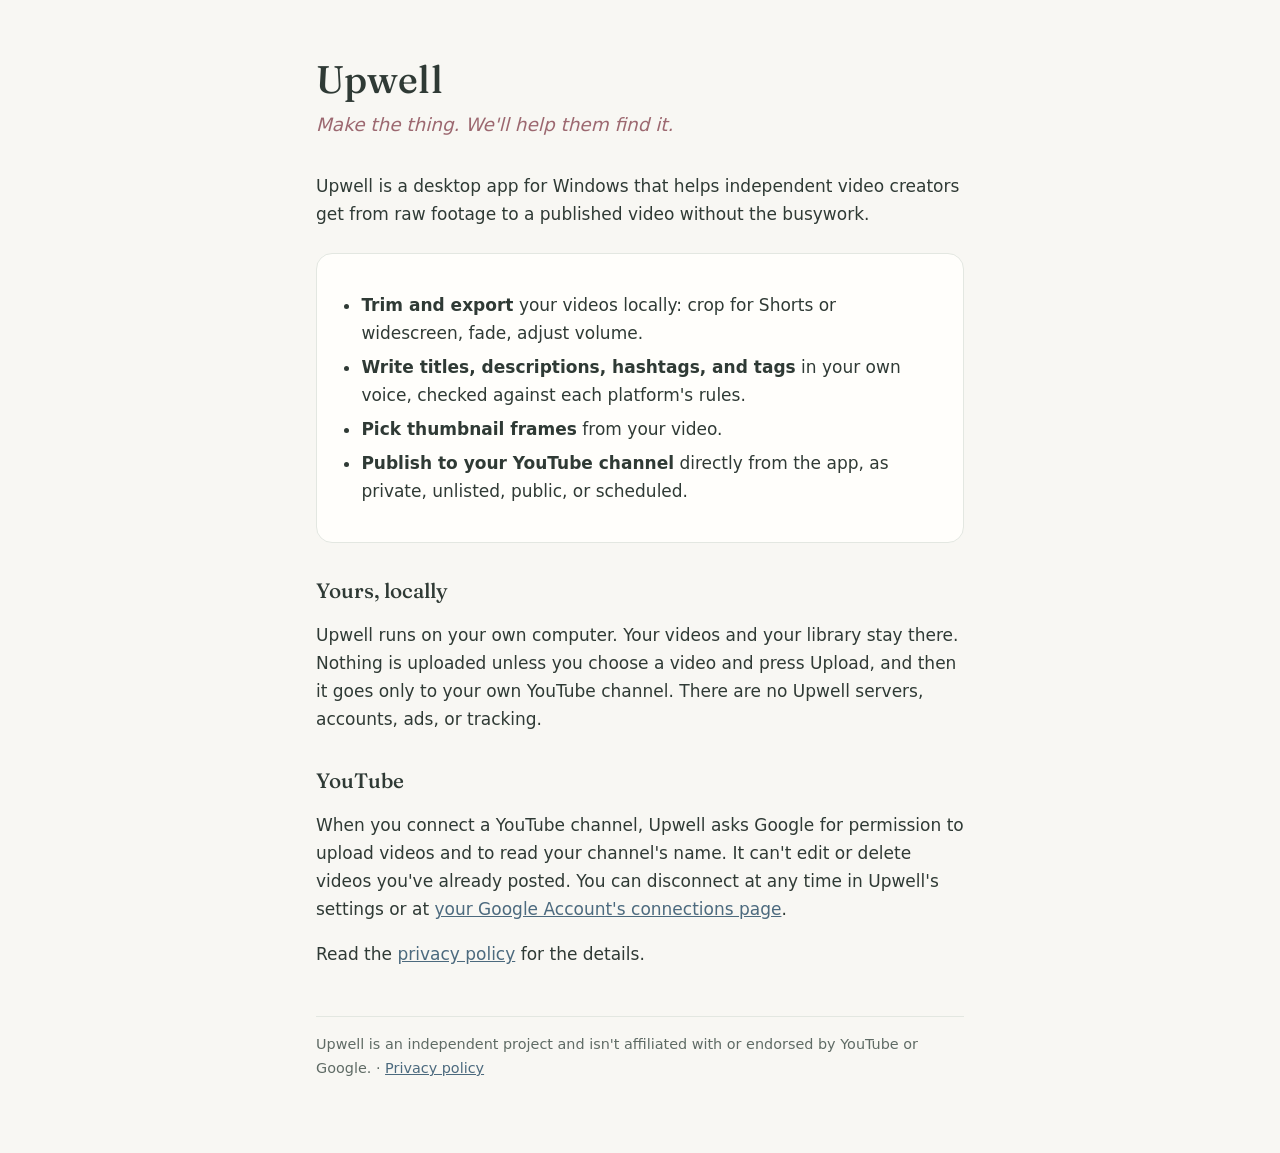
==== index.html @ b602641a "Upwell home page and privacy policy" ====
<!doctype html>
<html lang="en">
<head>
  <meta charset="utf-8">
  <meta name="viewport" content="width=device-width, initial-scale=1">
  <title>Upwell</title>
  <meta name="description" content="Upwell is a calm, local-first desktop app that helps independent creators trim videos, write titles and descriptions, and publish to YouTube.">
  <link rel="preconnect" href="https://fonts.googleapis.com">
  <link href="https://fonts.googleapis.com/css2?family=Fraunces:opsz,wght@9..144,500&display=swap" rel="stylesheet">
  <link rel="stylesheet" href="style.css">
</head>
<body>
<main>
  <h1>Upwell</h1>
  <p class="tagline">Make the thing. We'll help them find it.</p>

  <p>Upwell is a desktop app for Windows that helps independent video creators get from raw footage
  to a published video without the busywork.</p>

  <div class="card">
    <ul>
      <li><strong>Trim and export</strong> your videos locally: crop for Shorts or widescreen, fade, adjust volume.</li>
      <li><strong>Write titles, descriptions, hashtags, and tags</strong> in your own voice, checked against each platform's rules.</li>
      <li><strong>Pick thumbnail frames</strong> from your video.</li>
      <li><strong>Publish to your YouTube channel</strong> directly from the app, as private, unlisted, public, or scheduled.</li>
    </ul>
  </div>

  <h2>Yours, locally</h2>
  <p>Upwell runs on your own computer. Your videos and your library stay there. Nothing is uploaded
  unless you choose a video and press Upload, and then it goes only to your own YouTube channel.
  There are no Upwell servers, accounts, ads, or tracking.</p>

  <h2>YouTube</h2>
  <p>When you connect a YouTube channel, Upwell asks Google for permission to upload videos and to read
  your channel's name. It can't edit or delete videos you've already posted. You can disconnect at any
  time in Upwell's settings or at <a href="https://myaccount.google.com/connections">your Google Account's connections page</a>.</p>

  <p>Read the <a href="privacy.html">privacy policy</a> for the details.</p>

  <footer>
    Upwell is an independent project and isn't affiliated with or endorsed by YouTube or Google.
    · <a href="privacy.html">Privacy policy</a>
  </footer>
</main>
</body>
</html>
---- style.css ----
:root {
  --bg: #f8f7f3;
  --card: #fffefb;
  --ink: #2f3a35;
  --muted: #5f6b65;
  --line: #e3e7e1;
  --rose: #9c6870;
  --sky: #4c6a7e;
}
@media (prefers-color-scheme: dark) {
  :root {
    --bg: #222a26;
    --card: #2c3631;
    --ink: #e8eee9;
    --muted: #b4c1b9;
    --line: #3b4741;
    --rose: #deb0b5;
    --sky: #bcd8e6;
  }
}
* { box-sizing: border-box; }
body {
  margin: 0;
  background: var(--bg);
  color: var(--ink);
  font: 17px/1.65 system-ui, -apple-system, "Segoe UI", sans-serif;
}
main { max-width: 680px; margin: 0 auto; padding: 56px 16px 72px; }
h1, h2 { font-family: "Fraunces", Georgia, serif; font-weight: 500; line-height: 1.2; }
h1 { font-size: 2.4rem; margin: 0 0 8px; }
h2 { font-size: 1.3rem; margin: 36px 0 8px; }
.tagline { color: var(--rose); font-style: italic; font-size: 1.15rem; margin: 0 0 32px; }
.card { background: var(--card); border: 1px solid var(--line); border-radius: 16px; padding: 20px 24px; margin: 24px 0; }
a { color: var(--sky); }
ul { padding-left: 1.2em; }
li { margin: 6px 0; }
.muted { color: var(--muted); font-size: 0.95rem; }
footer { margin-top: 48px; padding-top: 16px; border-top: 1px solid var(--line); color: var(--muted); font-size: 0.9rem; }
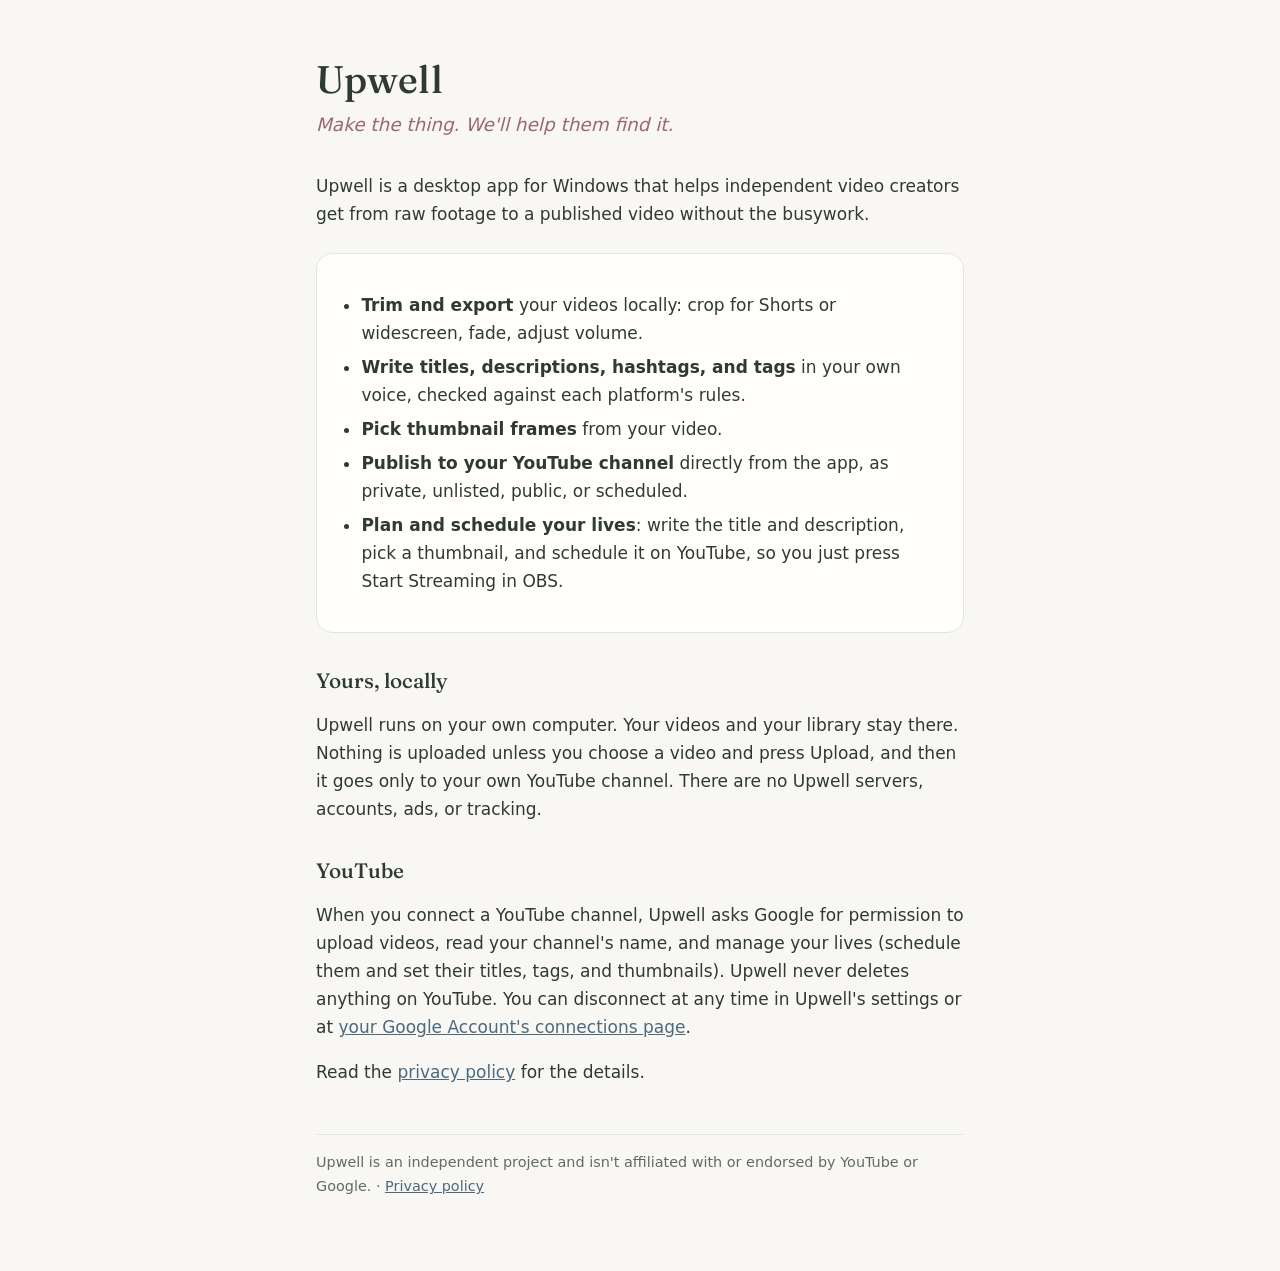
==== commit a4313c07: "Privacy policy and home page: scheduling lives (youtube.force-ssl) Co-Authored-By: Claude Opus 5.5 <" ====
--- a/index.html
+++ b/index.html
@@ -23,6 +23,7 @@
       <li><strong>Write titles, descriptions, hashtags, and tags</strong> in your own voice, checked against each platform's rules.</li>
       <li><strong>Pick thumbnail frames</strong> from your video.</li>
       <li><strong>Publish to your YouTube channel</strong> directly from the app, as private, unlisted, public, or scheduled.</li>
+      <li><strong>Plan and schedule your lives</strong>: write the title and description, pick a thumbnail, and schedule it on YouTube, so you just press Start Streaming in OBS.</li>
     </ul>
   </div>
 
@@ -32,8 +33,9 @@
   There are no Upwell servers, accounts, ads, or tracking.</p>
 
   <h2>YouTube</h2>
-  <p>When you connect a YouTube channel, Upwell asks Google for permission to upload videos and to read
-  your channel's name. It can't edit or delete videos you've already posted. You can disconnect at any
+  <p>When you connect a YouTube channel, Upwell asks Google for permission to upload videos, read your
+  channel's name, and manage your lives (schedule them and set their titles, tags, and thumbnails).
+  Upwell never deletes anything on YouTube. You can disconnect at any
   time in Upwell's settings or at <a href="https://myaccount.google.com/connections">your Google Account's connections page</a>.</p>
 
   <p>Read the <a href="privacy.html">privacy policy</a> for the details.</p>
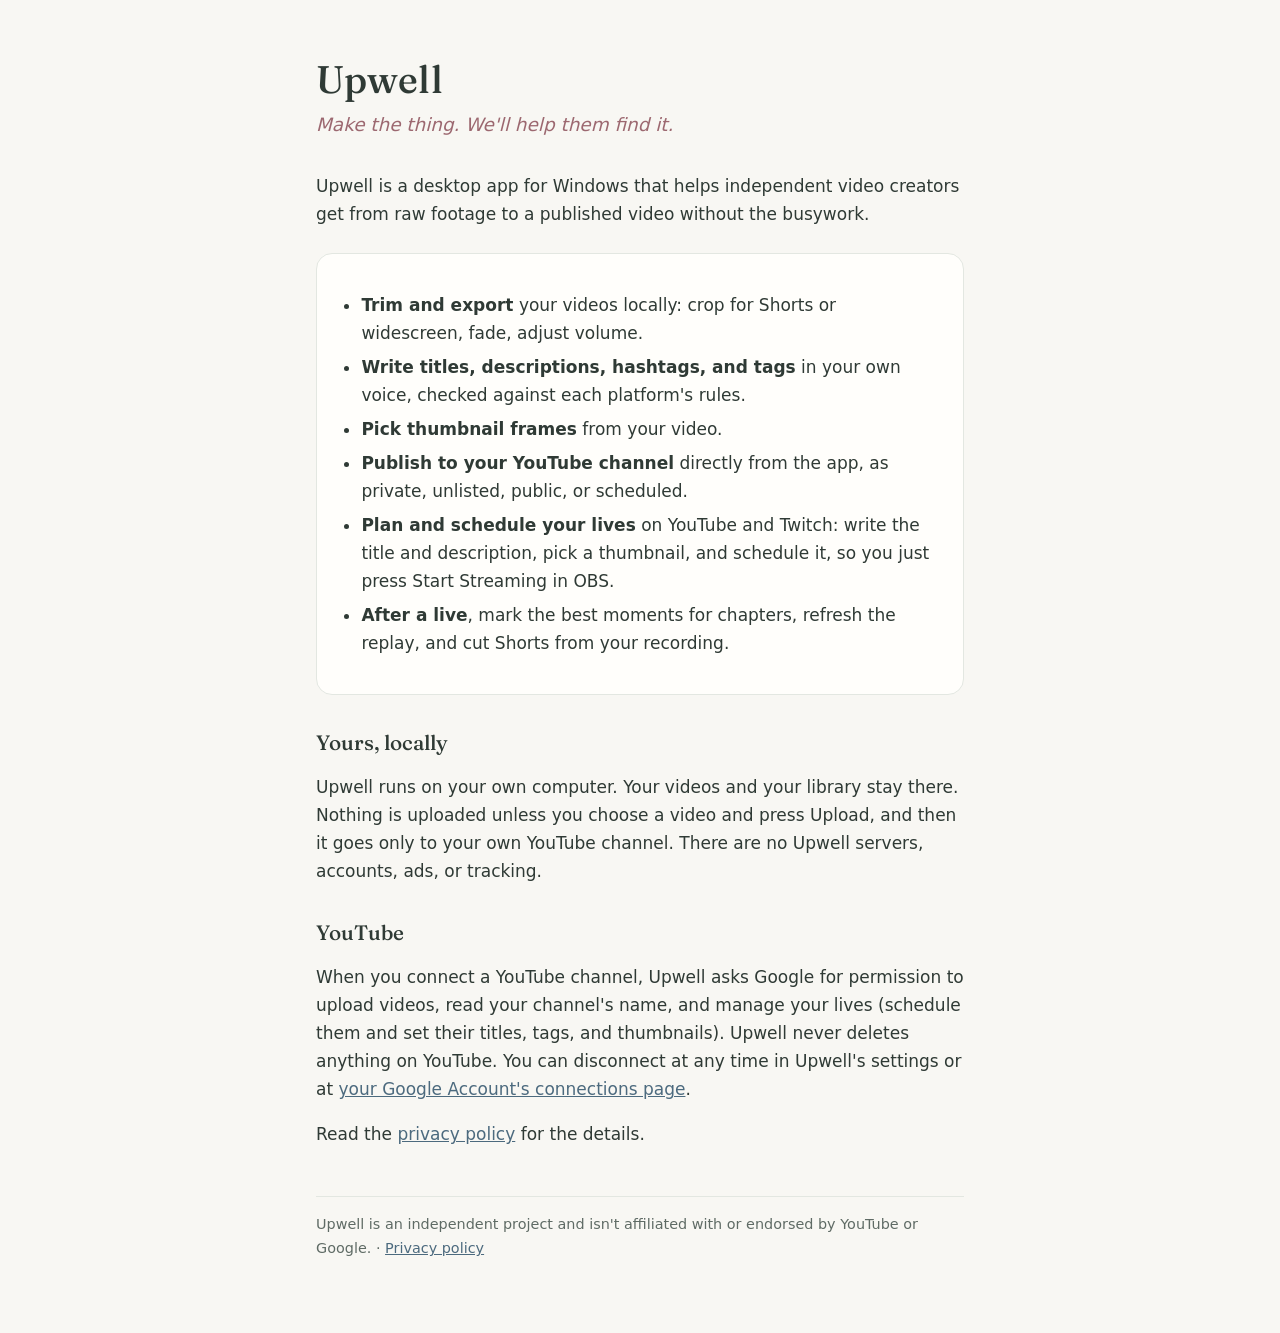
==== commit bf11760b: "Privacy policy and home page: replays and Twitch Co-Authored-By: Claude Opus 5.5 <noreply@anthropic." ====
--- a/index.html
+++ b/index.html
@@ -23,7 +23,8 @@
       <li><strong>Write titles, descriptions, hashtags, and tags</strong> in your own voice, checked against each platform's rules.</li>
       <li><strong>Pick thumbnail frames</strong> from your video.</li>
       <li><strong>Publish to your YouTube channel</strong> directly from the app, as private, unlisted, public, or scheduled.</li>
-      <li><strong>Plan and schedule your lives</strong>: write the title and description, pick a thumbnail, and schedule it on YouTube, so you just press Start Streaming in OBS.</li>
+      <li><strong>Plan and schedule your lives</strong> on YouTube and Twitch: write the title and description, pick a thumbnail, and schedule it, so you just press Start Streaming in OBS.</li>
+      <li><strong>After a live</strong>, mark the best moments for chapters, refresh the replay, and cut Shorts from your recording.</li>
     </ul>
   </div>
 
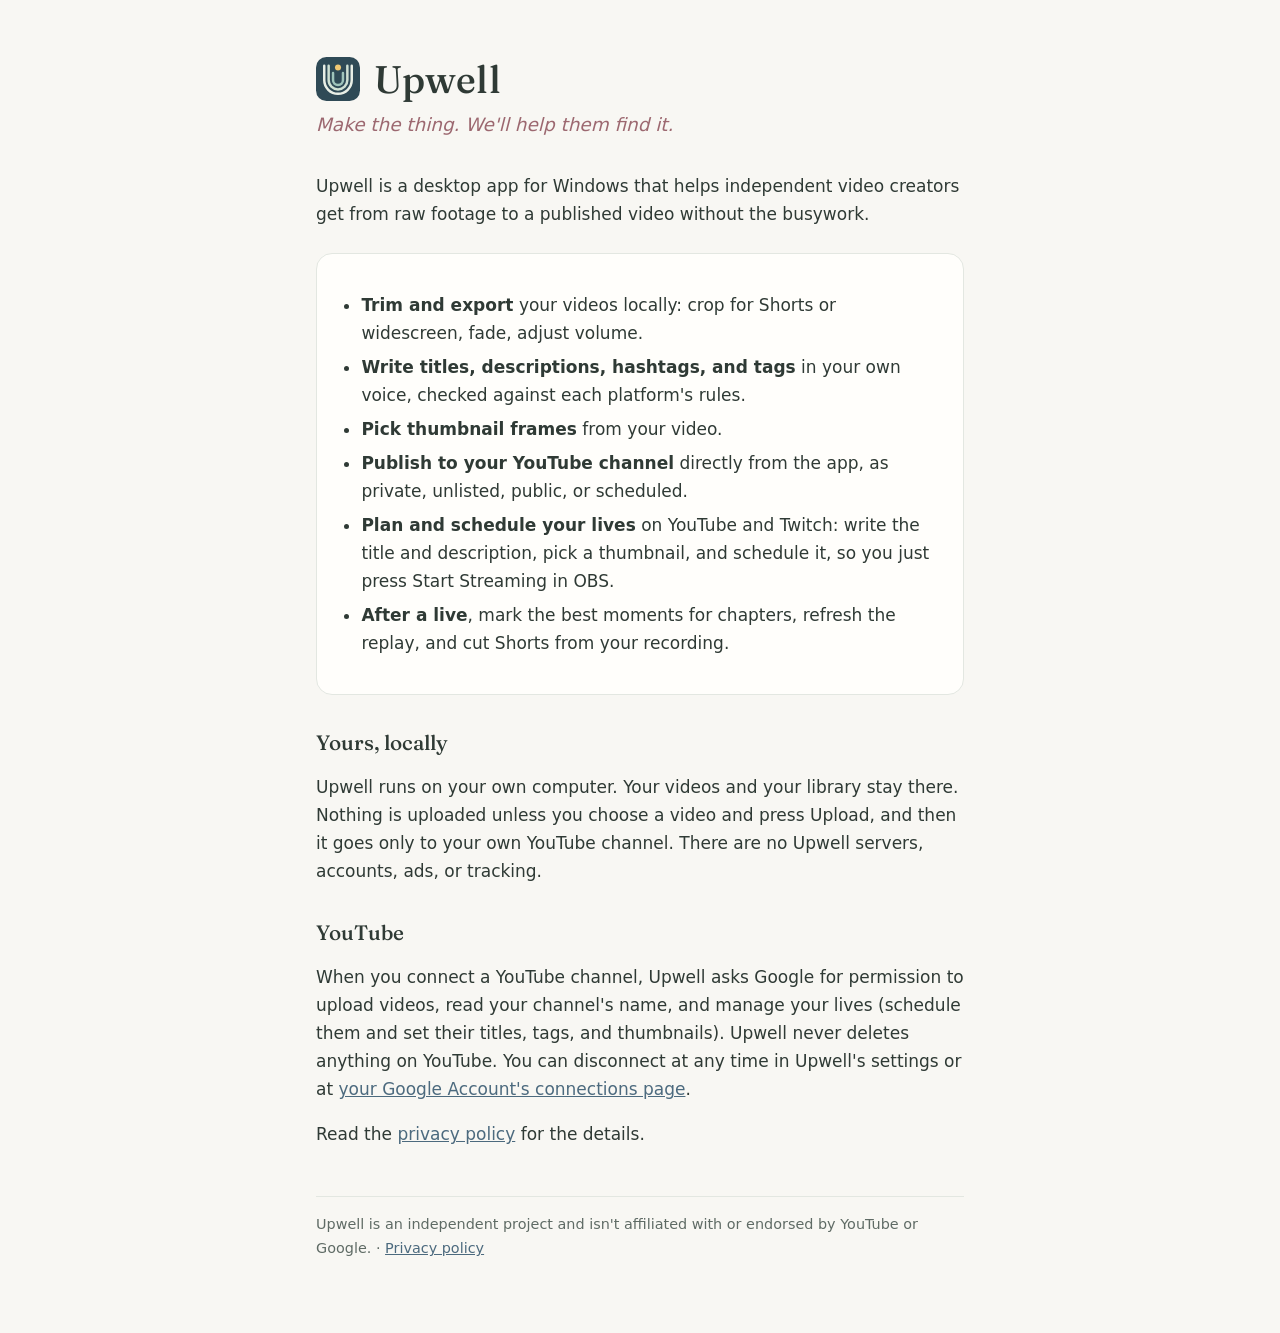
==== commit 859cc664: "Add the Upwell icon to the site header and as the favicon" ====
--- a/index.html
+++ b/index.html
@@ -7,11 +7,12 @@
   <meta name="description" content="Upwell is a calm, local-first desktop app that helps independent creators trim videos, write titles and descriptions, and publish to YouTube.">
   <link rel="preconnect" href="https://fonts.googleapis.com">
   <link href="https://fonts.googleapis.com/css2?family=Fraunces:opsz,wght@9..144,500&display=swap" rel="stylesheet">
+  <link rel="icon" type="image/svg+xml" href="upwell.svg">
   <link rel="stylesheet" href="style.css">
 </head>
 <body>
 <main>
-  <h1>Upwell</h1>
+  <h1 class="brand"><img src="upwell.svg" alt="" width="44" height="44"> Upwell</h1>
   <p class="tagline">Make the thing. We'll help them find it.</p>
 
   <p>Upwell is a desktop app for Windows that helps independent video creators get from raw footage
--- a/style.css
+++ b/style.css
@@ -36,3 +36,4 @@
 li { margin: 6px 0; }
 .muted { color: var(--muted); font-size: 0.95rem; }
 footer { margin-top: 48px; padding-top: 16px; border-top: 1px solid var(--line); color: var(--muted); font-size: 0.9rem; }
+h1.brand { display: flex; align-items: center; gap: 14px; }
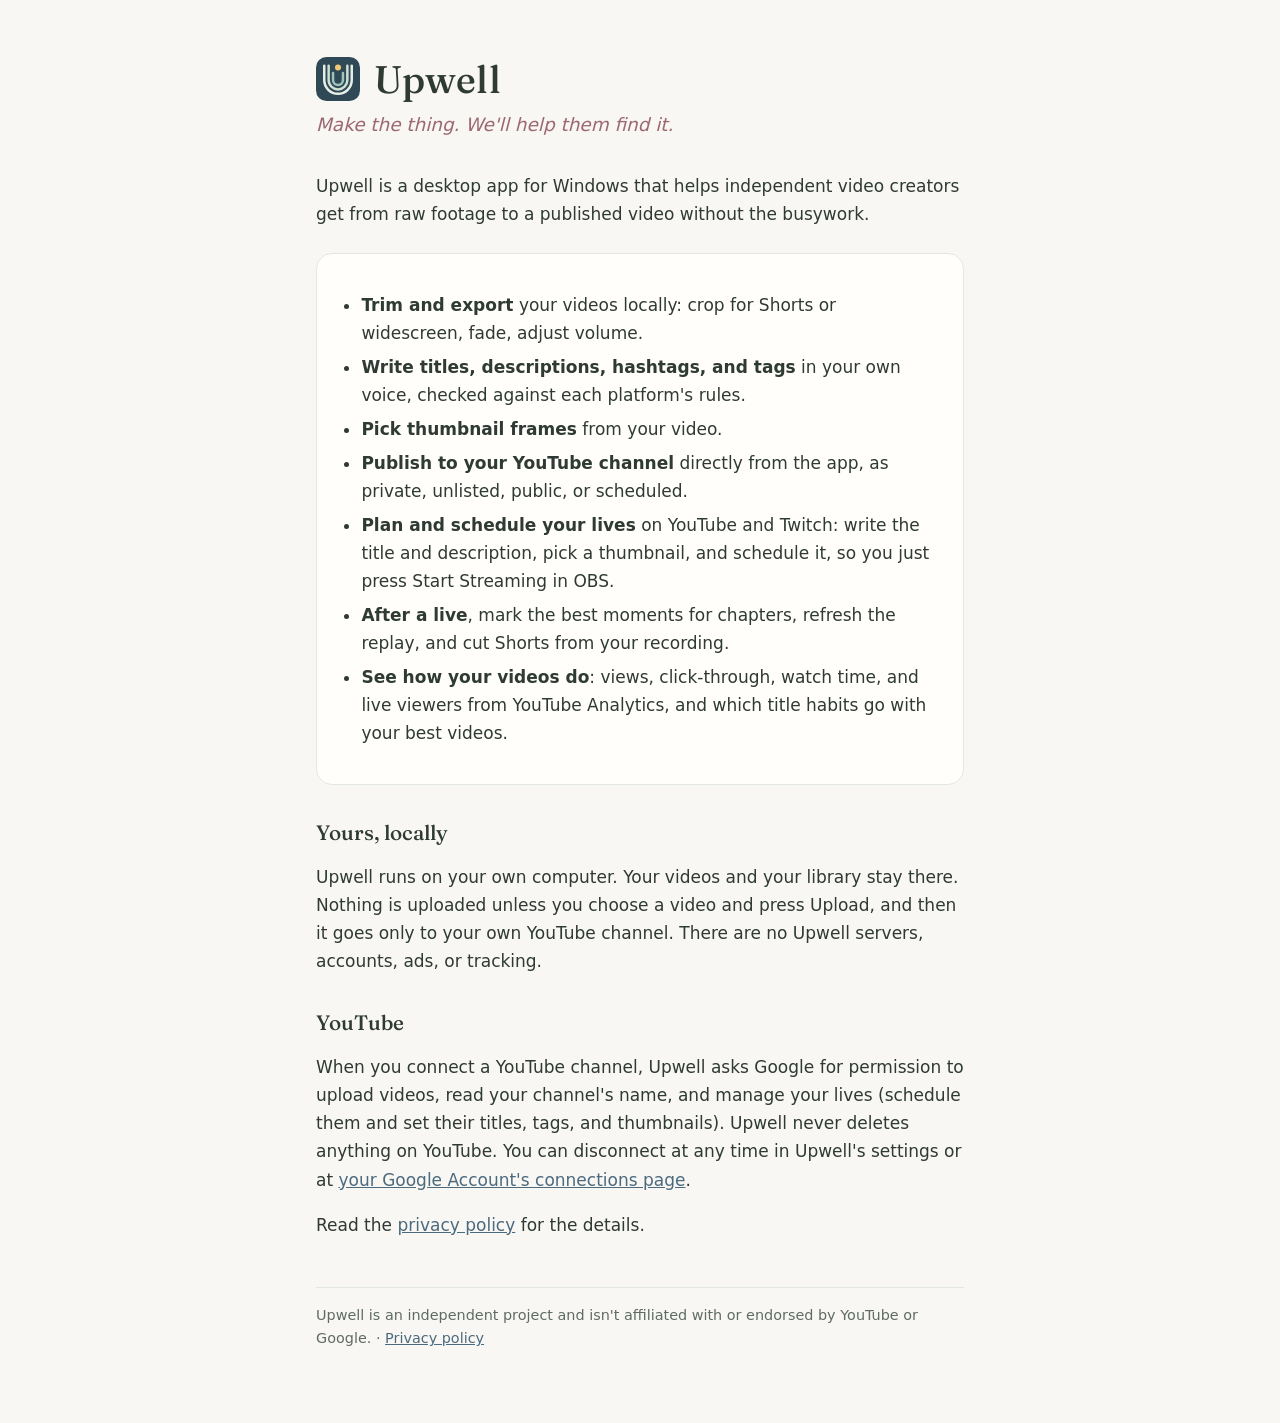
==== commit f5bf3021: "Privacy policy: YouTube Analytics (read-only) for channel insights" ====
--- a/index.html
+++ b/index.html
@@ -26,6 +26,7 @@
       <li><strong>Publish to your YouTube channel</strong> directly from the app, as private, unlisted, public, or scheduled.</li>
       <li><strong>Plan and schedule your lives</strong> on YouTube and Twitch: write the title and description, pick a thumbnail, and schedule it, so you just press Start Streaming in OBS.</li>
       <li><strong>After a live</strong>, mark the best moments for chapters, refresh the replay, and cut Shorts from your recording.</li>
+      <li><strong>See how your videos do</strong>: views, click-through, watch time, and live viewers from YouTube Analytics, and which title habits go with your best videos.</li>
     </ul>
   </div>
 
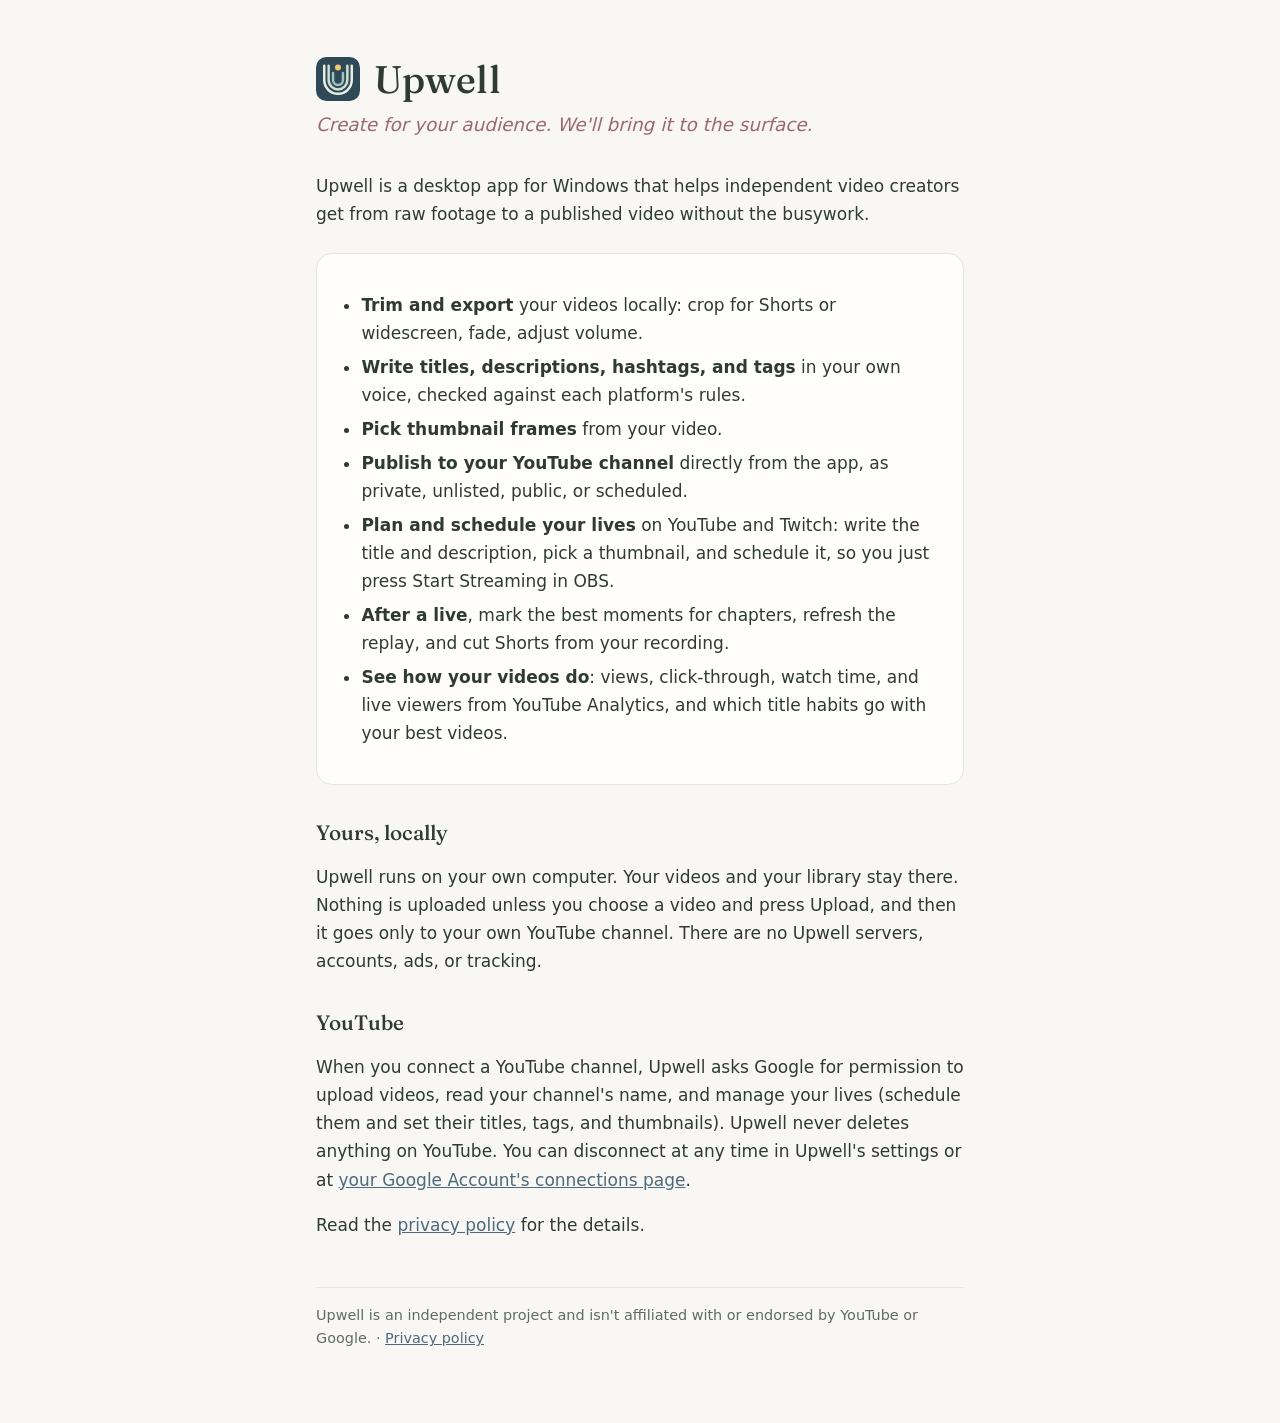
==== commit 8681b1b5: "New slogan" ====
--- a/index.html
+++ b/index.html
@@ -13,7 +13,7 @@
 <body>
 <main>
   <h1 class="brand"><img src="upwell.svg" alt="" width="44" height="44"> Upwell</h1>
-  <p class="tagline">Make the thing. We'll help them find it.</p>
+  <p class="tagline">Create for your audience. We'll bring it to the surface.</p>
 
   <p>Upwell is a desktop app for Windows that helps independent video creators get from raw footage
   to a published video without the busywork.</p>
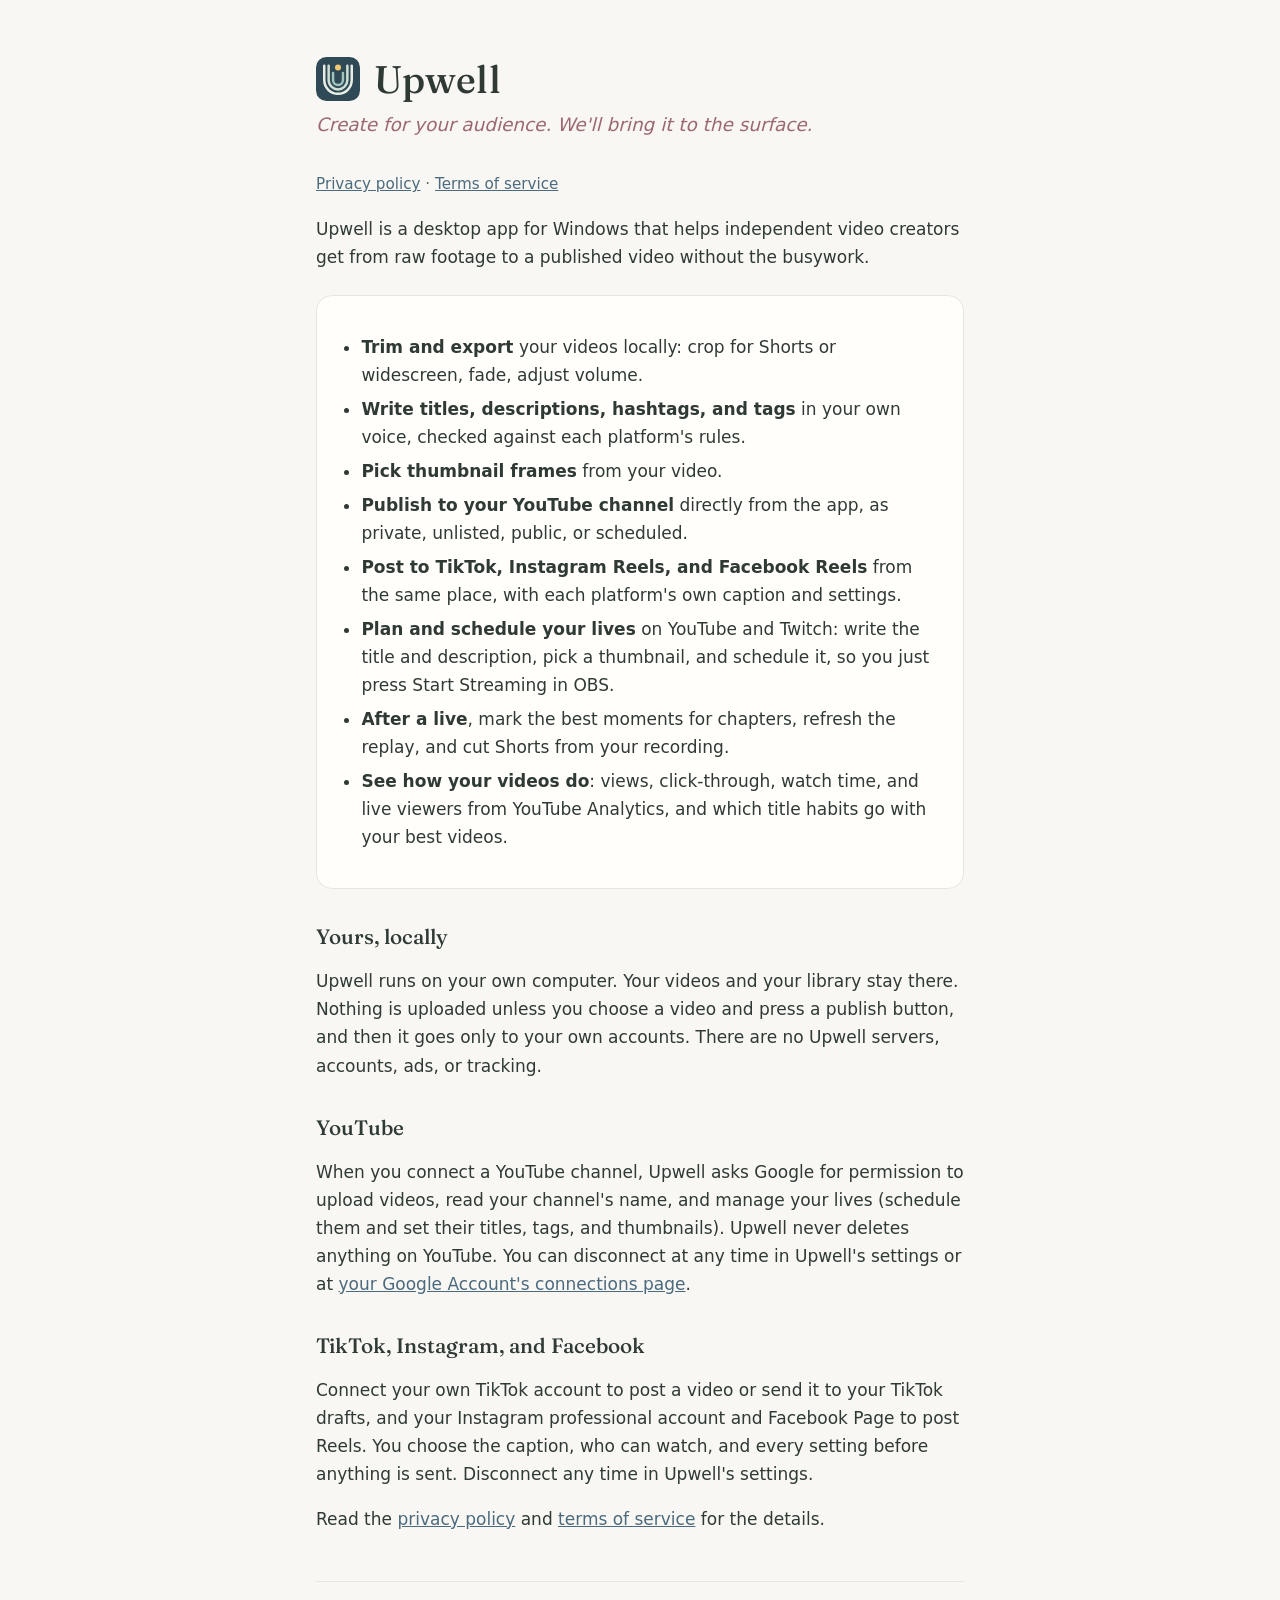
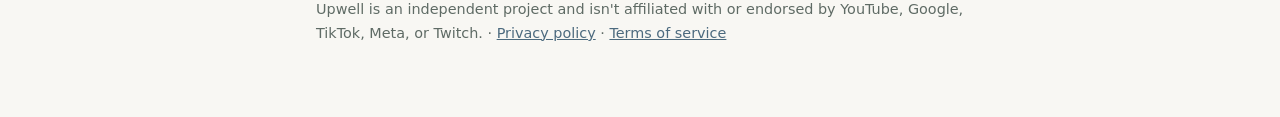
==== commit 3eb446a9: "Terms of service; privacy policy and home page cover TikTok, Instagram and Facebook" ====
--- a/index.html
+++ b/index.html
@@ -4,7 +4,7 @@
   <meta charset="utf-8">
   <meta name="viewport" content="width=device-width, initial-scale=1">
   <title>Upwell</title>
-  <meta name="description" content="Upwell is a calm, local-first desktop app that helps independent creators trim videos, write titles and descriptions, and publish to YouTube.">
+  <meta name="description" content="Upwell is a calm, local-first desktop app that helps independent creators trim videos, write titles and descriptions, and publish to YouTube, TikTok, Instagram, and Facebook.">
   <link rel="preconnect" href="https://fonts.googleapis.com">
   <link href="https://fonts.googleapis.com/css2?family=Fraunces:opsz,wght@9..144,500&display=swap" rel="stylesheet">
   <link rel="icon" type="image/svg+xml" href="upwell.svg">
@@ -14,6 +14,7 @@
 <main>
   <h1 class="brand"><img src="upwell.svg" alt="" width="44" height="44"> Upwell</h1>
   <p class="tagline">Create for your audience. We'll bring it to the surface.</p>
+  <p class="muted"><a href="privacy.html">Privacy policy</a> · <a href="terms.html">Terms of service</a></p>
 
   <p>Upwell is a desktop app for Windows that helps independent video creators get from raw footage
   to a published video without the busywork.</p>
@@ -24,6 +25,7 @@
       <li><strong>Write titles, descriptions, hashtags, and tags</strong> in your own voice, checked against each platform's rules.</li>
       <li><strong>Pick thumbnail frames</strong> from your video.</li>
       <li><strong>Publish to your YouTube channel</strong> directly from the app, as private, unlisted, public, or scheduled.</li>
+      <li><strong>Post to TikTok, Instagram Reels, and Facebook Reels</strong> from the same place, with each platform's own caption and settings.</li>
       <li><strong>Plan and schedule your lives</strong> on YouTube and Twitch: write the title and description, pick a thumbnail, and schedule it, so you just press Start Streaming in OBS.</li>
       <li><strong>After a live</strong>, mark the best moments for chapters, refresh the replay, and cut Shorts from your recording.</li>
       <li><strong>See how your videos do</strong>: views, click-through, watch time, and live viewers from YouTube Analytics, and which title habits go with your best videos.</li>
@@ -32,7 +34,7 @@
 
   <h2>Yours, locally</h2>
   <p>Upwell runs on your own computer. Your videos and your library stay there. Nothing is uploaded
-  unless you choose a video and press Upload, and then it goes only to your own YouTube channel.
+  unless you choose a video and press a publish button, and then it goes only to your own accounts.
   There are no Upwell servers, accounts, ads, or tracking.</p>
 
   <h2>YouTube</h2>
@@ -41,11 +43,16 @@
   Upwell never deletes anything on YouTube. You can disconnect at any
   time in Upwell's settings or at <a href="https://myaccount.google.com/connections">your Google Account's connections page</a>.</p>
 
-  <p>Read the <a href="privacy.html">privacy policy</a> for the details.</p>
+  <h2>TikTok, Instagram, and Facebook</h2>
+  <p>Connect your own TikTok account to post a video or send it to your TikTok drafts, and your
+  Instagram professional account and Facebook Page to post Reels. You choose the caption, who can
+  watch, and every setting before anything is sent. Disconnect any time in Upwell's settings.</p>
+
+  <p>Read the <a href="privacy.html">privacy policy</a> and <a href="terms.html">terms of service</a> for the details.</p>
 
   <footer>
-    Upwell is an independent project and isn't affiliated with or endorsed by YouTube or Google.
-    · <a href="privacy.html">Privacy policy</a>
+    Upwell is an independent project and isn't affiliated with or endorsed by YouTube, Google, TikTok, Meta, or Twitch.
+    · <a href="privacy.html">Privacy policy</a> · <a href="terms.html">Terms of service</a>
   </footer>
 </main>
 </body>
